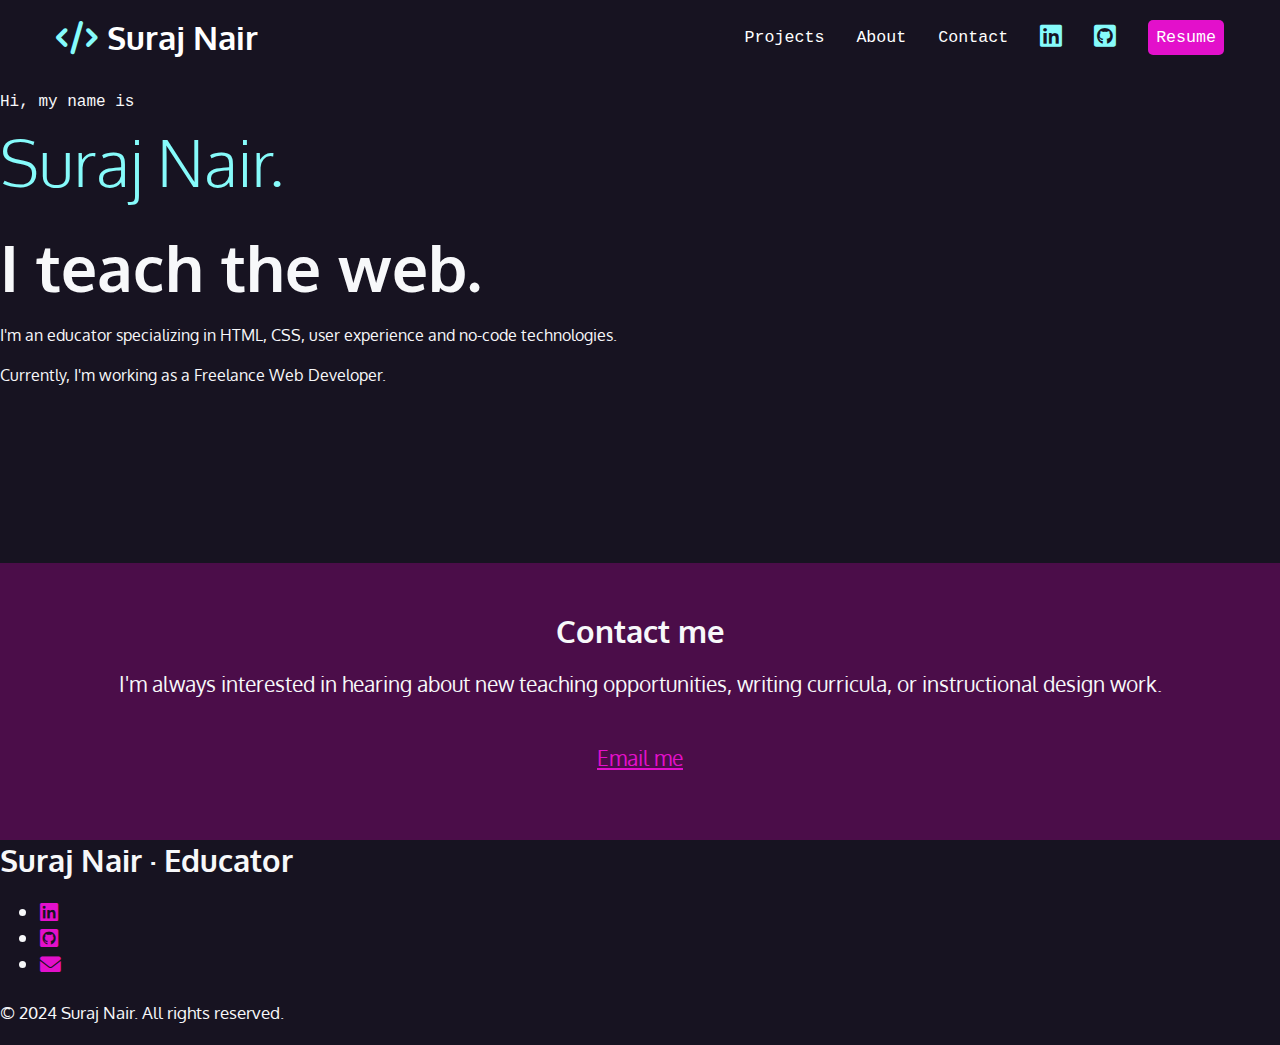
==== index.html @ fca26e26 "Add index page footer" ====
<!DOCTYPE html>
<html lang="en">

<head>
    <meta charset="UTF-8">
    <meta name="viewport" content="width=device-width, initial-scale=1.0">
    <title>My Portfolio Page</title>
    <link rel="stylesheet" href="./styles.css">
    <link href="https://fonts.googleapis.com/css2?family=Oxygen&display=swap" rel="stylesheet">
    <link rel="stylesheet" href="https://cdnjs.cloudflare.com/ajax/libs/font-awesome/6.0.0/css/all.min.css">
</head>

<body>
    <header>
        <nav>
            <ul>
                <li>
                    <h1>
                        <a href="index.html">
                            <span class="fas fa-code" aria-hidden="true"></span>
                            <span>Suraj Nair</span>
                        </a>
                    </h1>
                </li>
                <li><a href="#projects">Projects</a></li>
                <li><a href="#about">About</a></li>
                <li><a href="#contact">Contact</a></li>
                <li>
                    <a href="https://www.linkedin.com/in/suraj-nair/" target="_blank">
                        <span class="fa-brands fa-linkedin" aria-hidden="true"></span>
                        <span class="sr-only">LinkedIn</span>
                    </a>
                </li>
                <li>
                    <a href="https://www.github.com/" target="_blank">
                        <span class="fab fa-github-square" aria-hidden="true"></span>
                        <span class="sr-only">Github</span>
                    </a>
                </li>
                <li><a href="#resume" target="_blank" class="button">Resume</a></li>
            </ul>
        </nav>

    </header>
    <section id="intro">
        <p class="name">Hi, my name is <span>Suraj Nair.</span></p>

        <h2>I teach the web.</h2>

        <p>I'm an educator specializing in HTML, CSS, user experience and no-code technologies.</p>

        <p>Currently, I'm working as a Freelance Web Developer.</p>

    </section>

    <section id="contact">
        <h2>Contact me</h2>
        <p>
            I'm always interested in hearing about new teaching opportunities, writing curricula, or instructional
            design work.
        </p>
        <p><a href="mailto:suraj@example.com">Email me</a></p>
    </section>
    <!-- instructions in JavaScript block -->
    <footer>
        <h2>Suraj Nair &middot; Educator</h2>
        <ul>
            <li>
                <a href="https://www.linkedin.com/in/jen4web" target="_blank">
                    <span class="fab fa-linkedin" aria-hidden="true"></span>
                    <span class="sr-only">LinkedIn</span>
                </a>
            </li>
            <li>
                <a href="https://www.github.com/jen4web" target="_blank">
                    <span class="fab fa-github-square" aria-hidden="true"></span>
                    <span class="sr-only">Github</span>
                </a>
            </li>
            <li>
                <a href="mailto:jen@example.com">
                    <span class="fas fa-envelope" aria-hidden="true"></span>
                    <span class="sr-only">Email</span>
                </a>
            </li>
        </ul>
        <p><small>&copy; 2024 Suraj Nair. All rights reserved.</small></p>
    </footer>
</body>

</html>
---- styles.css ----
/* variables declared here - these are the colors for our pages, as well as the font stacks and sizes. */
:root {
    --black: #171321;
    --dkblue: #0d314b;
    --plum: #4b0d49;
    --hotmag: #ff17e4;
    --magenta: #e310cb;
    --aqua: #86fbfb;
    --white: #f7f8fa;
    --font-size: 1.3rem;
    --mono: "Oxygen mono", monospace;
    --sans: Oxygen, sans-serif;
  }
  /* border box model: https://css-tricks.com/box-sizing/ */
  html {
    box-sizing: border-box;
  }
  *,
  *::before,
  *::after {
    box-sizing: inherit;
  }
  /* generic styles for the page */
  body {
    padding: 0;
    margin: 0;
    font-family: var(--sans);
    background-color: var(--black);
    color: var(--white);
    font-size: var(--font-size);
  }
  h1,
  h2,
  h3 {
    margin: 0;
  }
  a {
    color: var(--magenta);
  }
  
  a:hover {
    color: var(--hotmag);
    text-decoration: none;
  }
  /* intro styles */
  #intro {
    padding-bottom: 10rem;
  }
  
  #intro p {
    font-size: 1rem;
    line-height: 1.5;
  }
  
  #intro .name {
    font-family: var(--mono);
    font-size: 1rem;
  }
  
  .name span {
    font-family: var(--sans);
    font-size: 4rem;
    color: var(--aqua);
    display: block;
    font-weight: 300;
  }
  
  #intro h2 {
    font-size: 4rem;
  }
  
  /* contact section */
  
  #contact {
    
    text-align: center;
    margin: 0 auto;
    padding: 3rem 0;
    background-color: var(--plum);
  }
  
  #contact p:last-child {
    margin-top: 3rem;
  }
  
  /* navigation */
  nav {
    font-family: var(--mono);
    font-size: 80%;
    padding: 1rem;
  }
  
  nav h1 a {
    font-family: var(--sans);
  }
  
  nav ul {
    margin: 0;
    padding: 0;
    list-style-type: none;
    display: flex;
    flex-flow: row wrap;
    justify-content: center;
    align-items: center;
    gap: 2rem;
  }
  nav li:first-child {
    flex-basis: 100%;
    text-align: center;
  }
  nav [class*="fa-"] {
    font-size: 150%;
    color: var(--aqua);
  }
  nav h1 [class*="fa-"] {
    font-size: 100%;
    color: var(--aqua);
  }
  nav a {
    color: white;
    text-decoration: none;
    display: block;
  }
  
  nav a:hover,
  nav [class*="fa-"]:hover {
    color: var(--magenta);
  }
  .button {
    background-color: var(--magenta);
    color: white;
    padding: 0.5rem;
    border-radius: 5px;
  }
  
  .button:hover {
    color: white;
    background-color: var(--hotmag);
  }
  @media (min-width: 850px) {
    nav {
      max-width: 1200px;
      margin: 0 auto;
    }
    nav li:first-child {
      flex-basis: auto;
      text-align: left;
      margin-right: auto;
    }
  }
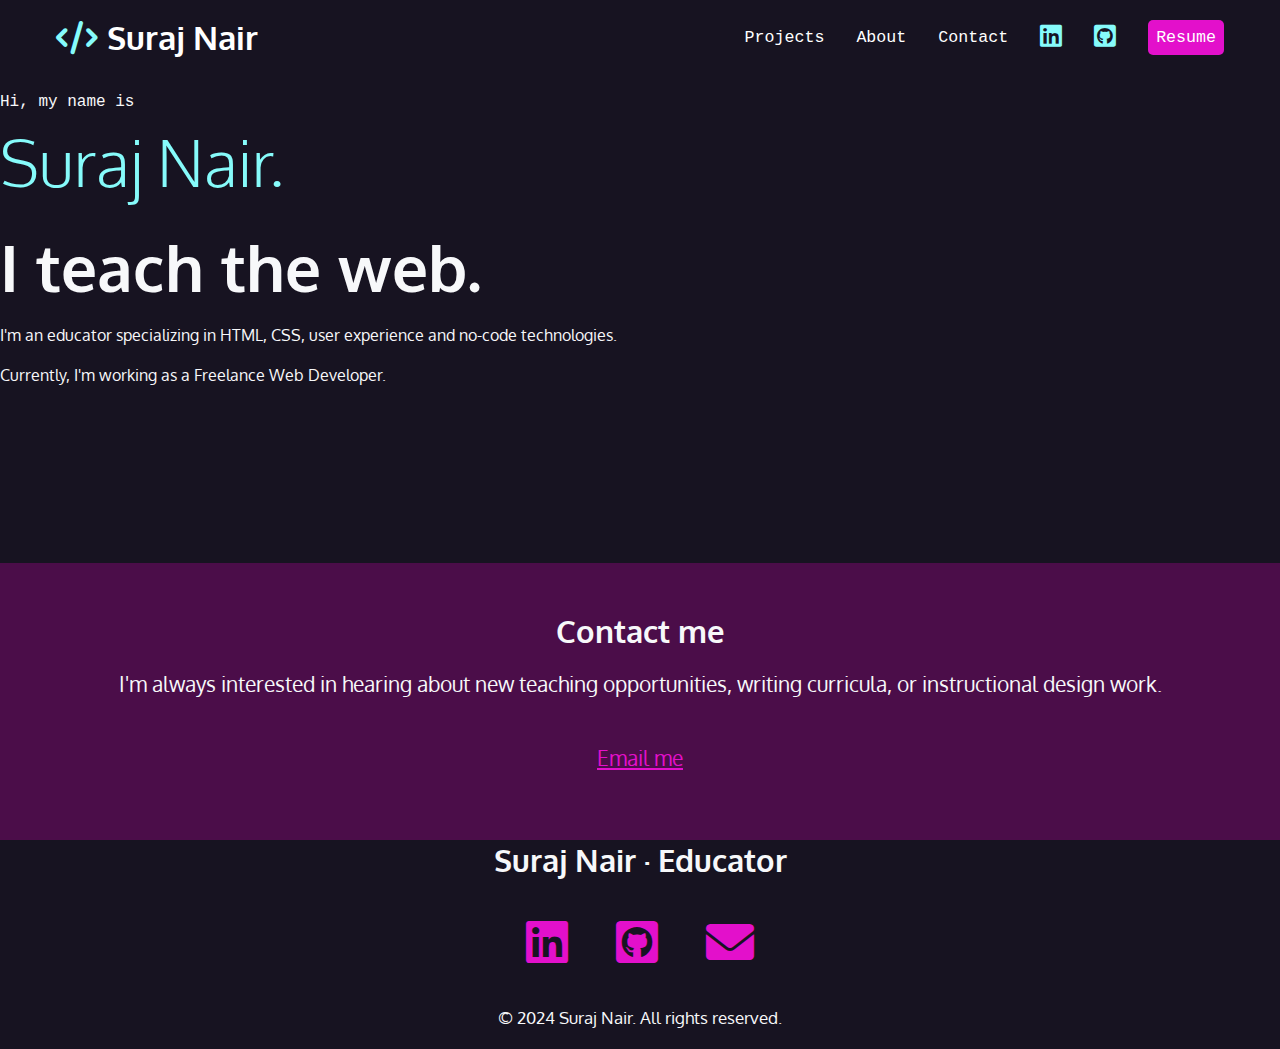
==== commit 6538a364: "Update footer styles" ====
--- a/index.html
+++ b/index.html
@@ -66,19 +66,19 @@
         <h2>Suraj Nair &middot; Educator</h2>
         <ul>
             <li>
-                <a href="https://www.linkedin.com/in/jen4web" target="_blank">
+                <a href="https://www.linkedin.com/" target="_blank">
                     <span class="fab fa-linkedin" aria-hidden="true"></span>
                     <span class="sr-only">LinkedIn</span>
                 </a>
             </li>
             <li>
-                <a href="https://www.github.com/jen4web" target="_blank">
+                <a href="https://www.github.com/" target="_blank">
                     <span class="fab fa-github-square" aria-hidden="true"></span>
                     <span class="sr-only">Github</span>
                 </a>
             </li>
             <li>
-                <a href="mailto:jen@example.com">
+                <a href="mailto:suraj@example.com">
                     <span class="fas fa-envelope" aria-hidden="true"></span>
                     <span class="sr-only">Email</span>
                 </a>
--- a/styles.css
+++ b/styles.css
@@ -148,4 +148,28 @@
       margin-right: auto;
     }
   }
-  +/* footer section */
+footer {
+    text-align: center;
+}
+footer ul {
+    list-style-type: none;
+    padding: 0;
+    margin: 2rem 0;
+    display: flex;
+    flex-flow: row wrap;
+    justify-content: center;
+    gap: 3rem;
+    font-size: 3rem;
+}
+@media (min-width: 850px) {
+  nav {
+    max-width: 1200px;
+    margin: 0 auto;
+  }
+  nav li:first-child {
+    flex-basis: auto;
+    text-align: left;
+    margin-right: auto;
+  }
+}
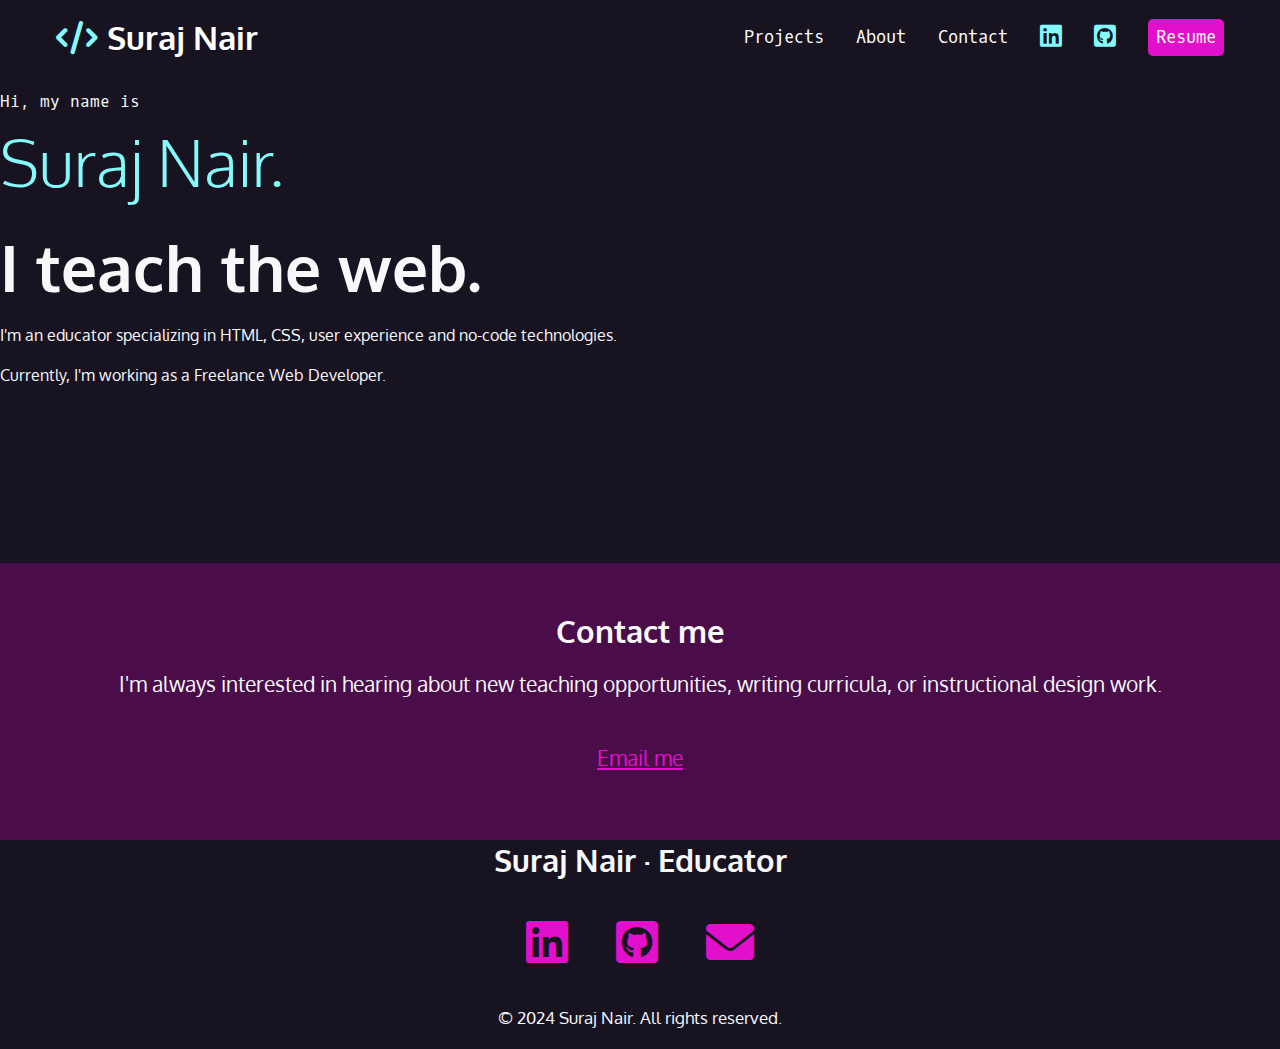
==== commit 46c86006: "Update font styles" ====
--- a/index.html
+++ b/index.html
@@ -6,7 +6,7 @@
     <meta name="viewport" content="width=device-width, initial-scale=1.0">
     <title>My Portfolio Page</title>
     <link rel="stylesheet" href="./styles.css">
-    <link href="https://fonts.googleapis.com/css2?family=Oxygen&display=swap" rel="stylesheet">
+    <link href="https://fonts.googleapis.com/css2?family=Oxygen&family=Oxygen+Mono&display=swap" rel="stylesheet" />
     <link rel="stylesheet" href="https://cdnjs.cloudflare.com/ajax/libs/font-awesome/6.0.0/css/all.min.css">
 </head>
 
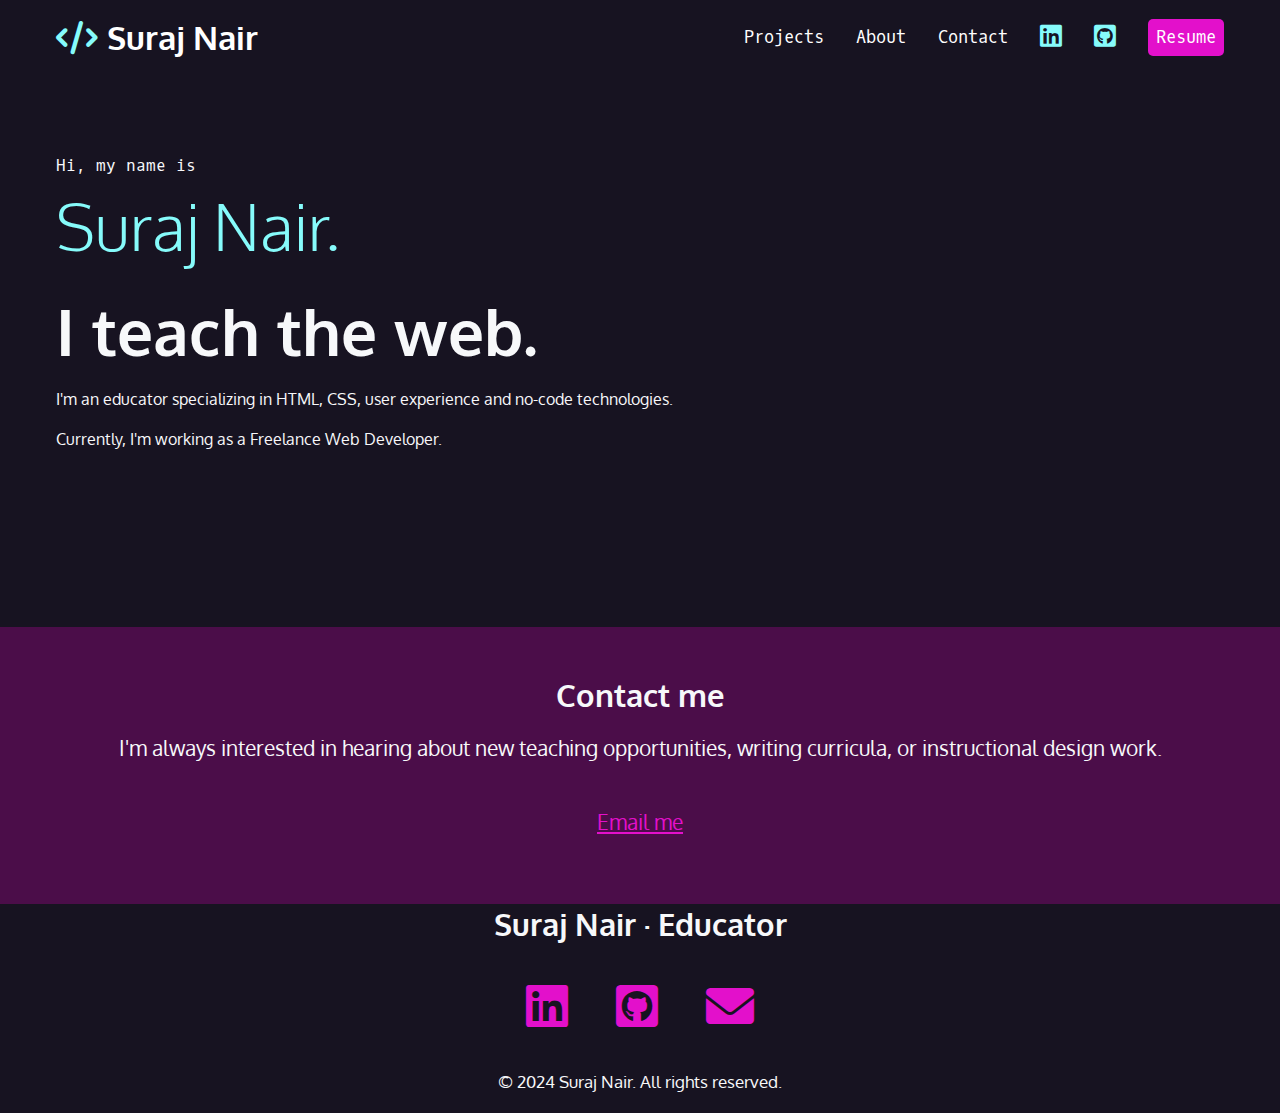
==== commit 0af28041: "Update contact section styles" ====
--- a/index.html
+++ b/index.html
@@ -53,14 +53,17 @@
 
     </section>
 
-    <section id="contact">
-        <h2>Contact me</h2>
-        <p>
-            I'm always interested in hearing about new teaching opportunities, writing curricula, or instructional
-            design work.
-        </p>
-        <p><a href="mailto:suraj@example.com">Email me</a></p>
-    </section>
+    <div class="section-plum">
+        <section id="contact">
+            <h2>Contact me</h2>
+            <p>
+                I'm always interested in hearing about new teaching opportunities, writing curricula, or instructional
+                design work.
+            </p>
+            <p><a href="mailto:suraj@example.com">Email me</a></p>
+        </section>
+    </div>
+
     <!-- instructions in JavaScript block -->
     <footer>
         <h2>Suraj Nair &middot; Educator</h2>
--- a/styles.css
+++ b/styles.css
@@ -44,7 +44,9 @@
   }
   /* intro styles */
   #intro {
-    padding-bottom: 10rem;
+    padding: 4rem 1rem 10rem 1rem;
+    max-width: 1200px;
+    margin: 0 auto;
   }
   
   #intro p {
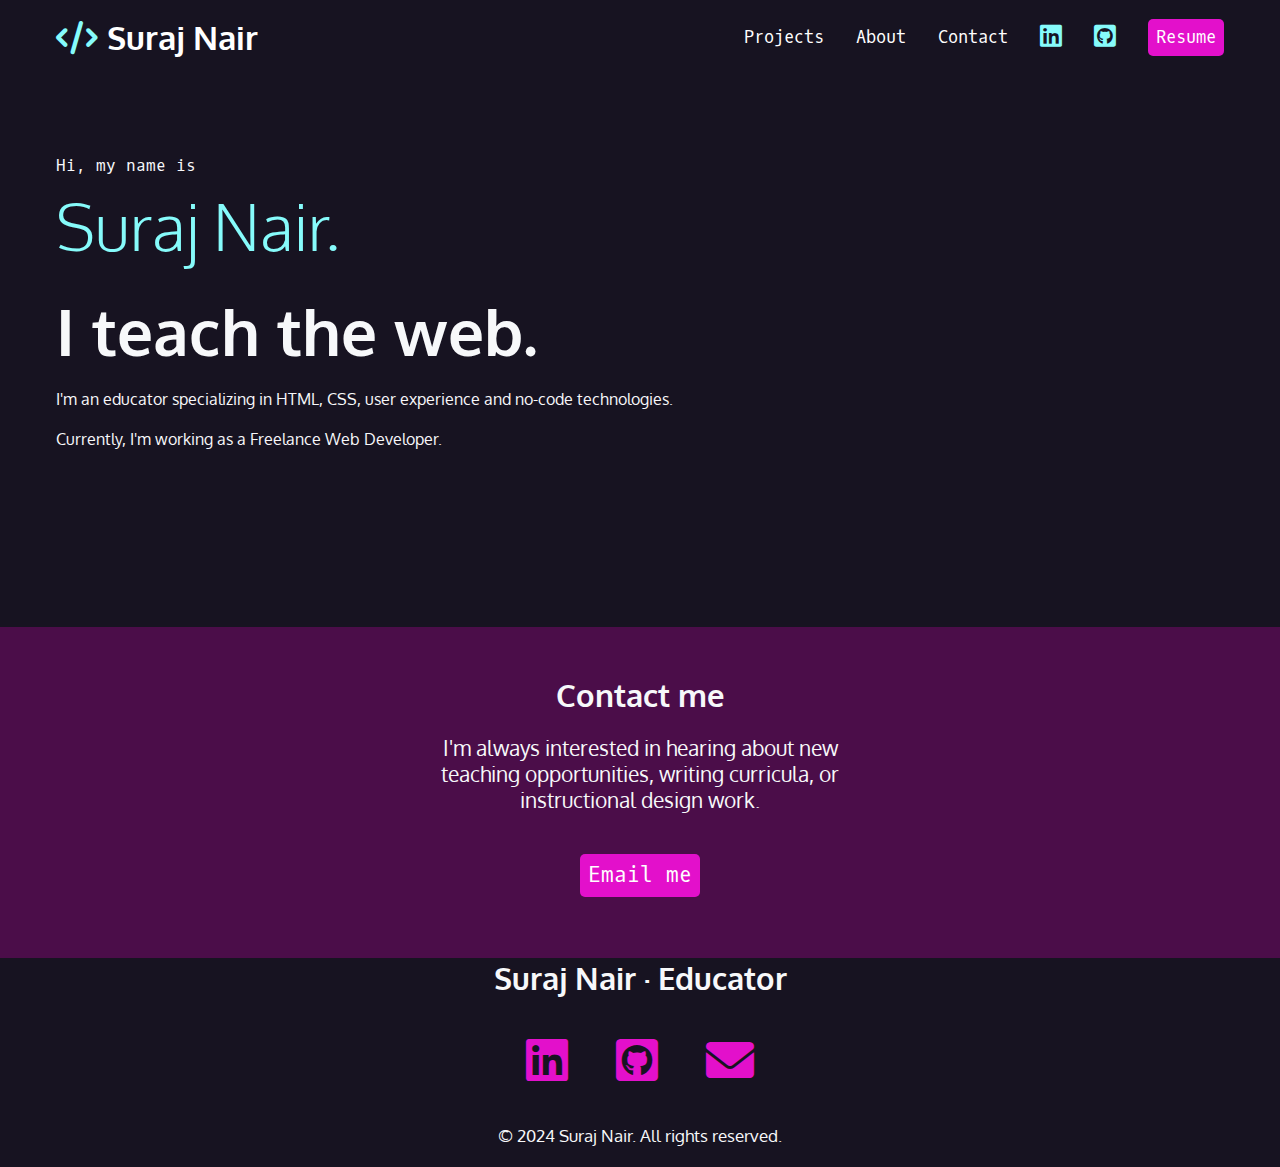
==== commit a9ba790e: "Update Email me styles" ====
--- a/index.html
+++ b/index.html
@@ -60,7 +60,7 @@
                 I'm always interested in hearing about new teaching opportunities, writing curricula, or instructional
                 design work.
             </p>
-            <p><a href="mailto:suraj@example.com">Email me</a></p>
+            <p><a href="mailto:suraj@example.com" class="button">Email me</a></p>
         </section>
     </div>
 
--- a/styles.css
+++ b/styles.css
@@ -42,6 +42,13 @@
     color: var(--hotmag);
     text-decoration: none;
   }
+
+  /* background color divs */
+
+  .section-plum {
+    background-color: var(--plum);
+  }
+
   /* intro styles */
   #intro {
     padding: 4rem 1rem 10rem 1rem;
@@ -74,11 +81,11 @@
   /* contact section */
   
   #contact {
-    
+    width: 400px;
     text-align: center;
     margin: 0 auto;
     padding: 3rem 0;
-    background-color: var(--plum);
+    
   }
   
   #contact p:last-child {
@@ -133,6 +140,8 @@
     color: white;
     padding: 0.5rem;
     border-radius: 5px;
+    font-family: var(--mono);
+    text-decoration: none;
   }
   
   .button:hover {
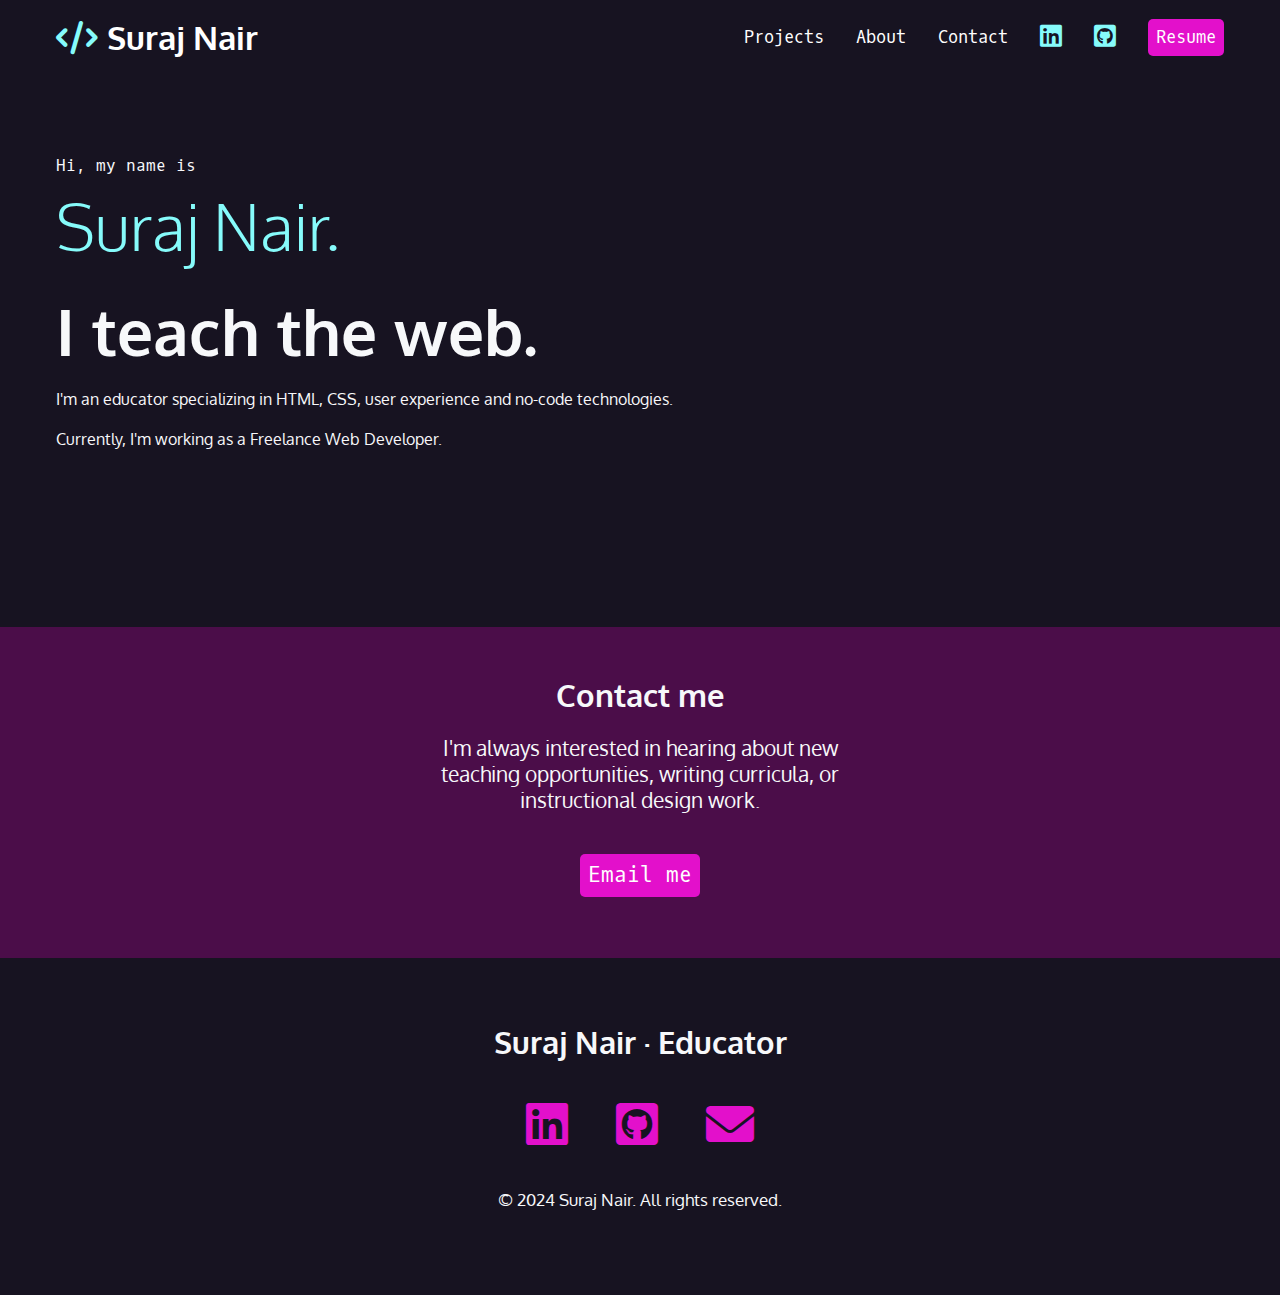
==== commit 6d64b62a: "Update gradient to landing page" ====
--- a/index.html
+++ b/index.html
@@ -53,6 +53,8 @@
 
     </section>
 
+    <div class="'gradient"></div>
+
     <div class="section-plum">
         <section id="contact">
             <h2>Contact me</h2>
--- a/styles.css
+++ b/styles.css
@@ -47,6 +47,11 @@
 
   .section-plum {
     background-color: var(--plum);
+  }
+
+  .gradient {
+    background: linear-gradient(90deg, rgba(255,23,228,1) 0%, rgba(134,251,251,1) 100%);
+    height: 2px
   }
 
   /* intro styles */
@@ -162,6 +167,7 @@
 /* footer section */
 footer {
     text-align: center;
+    padding: 4rem 0;
 }
 footer ul {
     list-style-type: none;
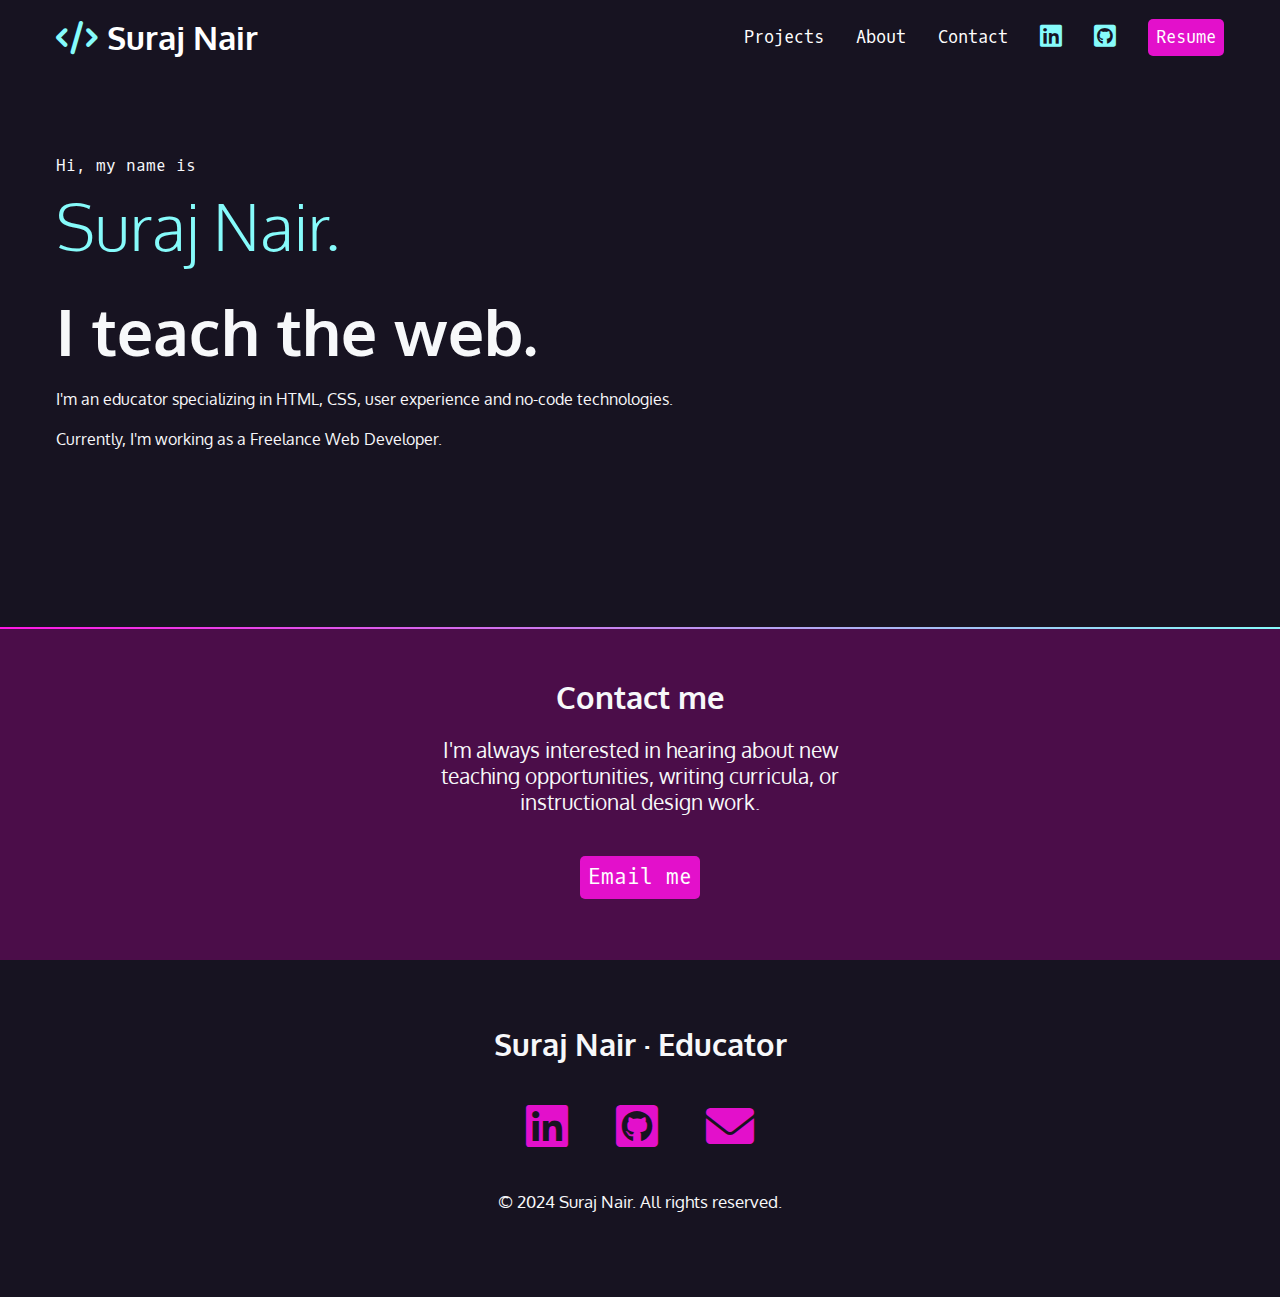
==== commit aa2af728: "Add gradient to html" ====
--- a/index.html
+++ b/index.html
@@ -53,7 +53,7 @@
 
     </section>
 
-    <div class="'gradient"></div>
+    <div class="gradient"></div>
 
     <div class="section-plum">
         <section id="contact">
--- a/styles.css
+++ b/styles.css
@@ -51,7 +51,7 @@
 
   .gradient {
     background: linear-gradient(90deg, rgba(255,23,228,1) 0%, rgba(134,251,251,1) 100%);
-    height: 2px
+    height: 2px;
   }
 
   /* intro styles */
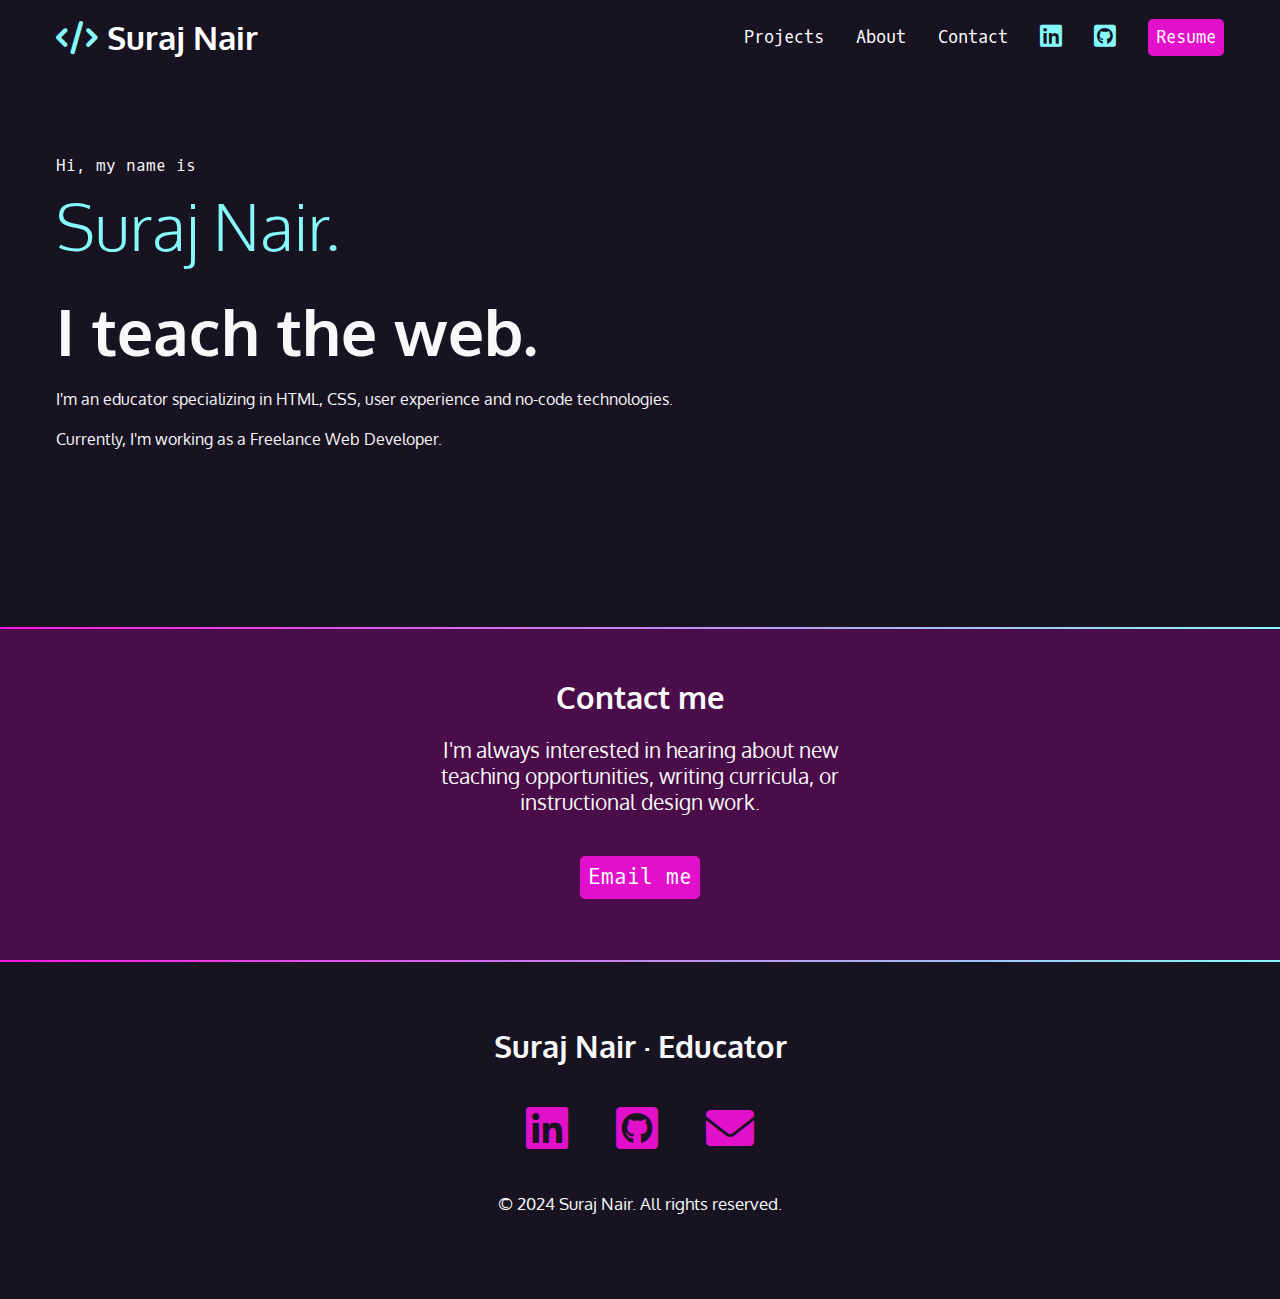
==== commit c8d440da: "Add gradient to footer html" ====
--- a/index.html
+++ b/index.html
@@ -66,6 +66,8 @@
         </section>
     </div>
 
+    <div class="gradient"></div>
+
     <!-- instructions in JavaScript block -->
     <footer>
         <h2>Suraj Nair &middot; Educator</h2>
